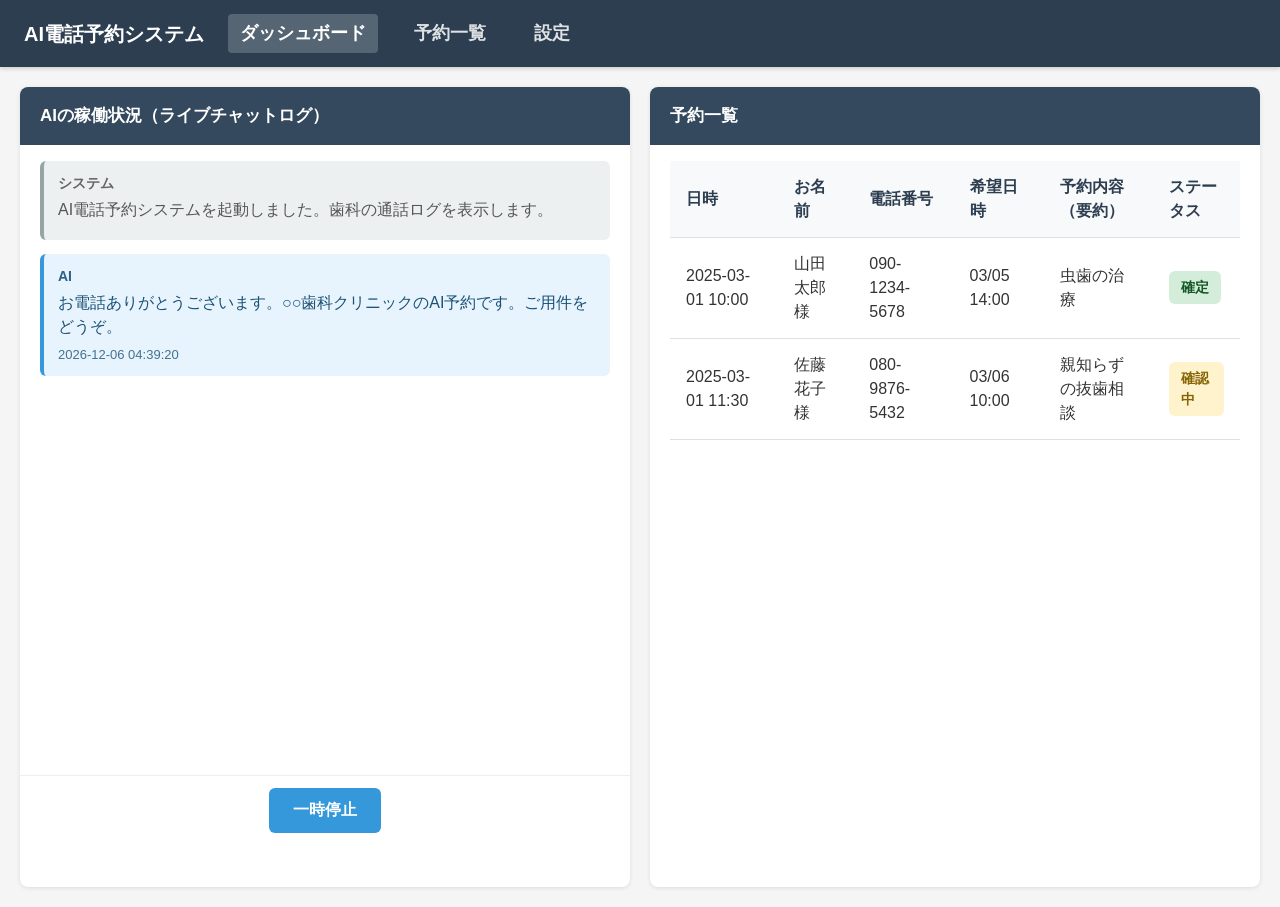
==== AI-yoyaku/ai-demo.html @ 89a9e84f "サイト作成" ====
<!DOCTYPE html>
<html lang="ja">
<head>
  <meta charset="UTF-8">
  <meta name="viewport" content="width=device-width, initial-scale=1.0">
  <title>AI電話予約システム - デモ管理画面</title>
  <style>
    * {
      box-sizing: border-box;
    }
    body {
      margin: 0;
      font-family: "Segoe UI", "Hiragino Sans", "Hiragino Kaku Gothic ProN", Meiryo, sans-serif;
      font-size: 16px;
      line-height: 1.5;
      color: #333;
      background: #f5f5f5;
    }

    /* ナビゲーションバー */
    .nav {
      background: #2c3e50;
      color: #fff;
      padding: 14px 24px;
      font-weight: 700;
      font-size: 18px;
      box-shadow: 0 2px 4px rgba(0,0,0,0.15);
    }
    .nav-inner {
      max-width: 1600px;
      margin: 0 auto;
      display: flex;
      align-items: center;
      gap: 24px;
    }
    .nav-title {
      font-size: 20px;
    }
    .nav-item {
      color: rgba(255,255,255,0.85);
      text-decoration: none;
      padding: 6px 12px;
      border-radius: 4px;
    }
    .nav-item:hover {
      background: rgba(255,255,255,0.1);
      color: #fff;
    }
    .nav-item.active {
      background: rgba(255,255,255,0.2);
      color: #fff;
    }

    /* メインコンテンツ */
    .main {
      max-width: 1600px;
      margin: 0 auto;
      padding: 20px;
      display: grid;
      grid-template-columns: 1fr 1fr;
      gap: 20px;
      min-height: calc(100vh - 60px);
    }
    @media (max-width: 1000px) {
      .main {
        grid-template-columns: 1fr;
      }
    }

    /* パネル共通 */
    .panel {
      background: #fff;
      border-radius: 8px;
      box-shadow: 0 1px 4px rgba(0,0,0,0.1);
      overflow: hidden;
      display: flex;
      flex-direction: column;
    }
    .panel-header {
      padding: 16px 20px;
      background: #34495e;
      color: #fff;
      font-weight: 700;
      font-size: 17px;
    }
    .panel-body {
      padding: 16px 20px;
      flex: 1;
      overflow: auto;
    }

    /* 左: ライブチャットログ */
    .chat-log {
      min-height: 400px;
      max-height: 70vh;
    }
    .chat-entry {
      margin-bottom: 14px;
      padding: 12px 14px;
      border-radius: 6px;
      font-size: 16px;
      line-height: 1.5;
    }
    .chat-entry.system {
      background: #ecf0f1;
      color: #555;
      border-left: 4px solid #95a5a6;
    }
    .chat-entry.ai {
      background: #e8f4fd;
      color: #1a5276;
      border-left: 4px solid #3498db;
    }
    .chat-entry.user {
      background: #eafaf1;
      color: #1e8449;
      border-left: 4px solid #27ae60;
    }
    .chat-entry .label {
      font-weight: 700;
      font-size: 14px;
      margin-bottom: 4px;
      opacity: 0.9;
    }
    .chat-entry .time {
      font-size: 13px;
      opacity: 0.8;
      margin-top: 6px;
    }

    /* 右: 予約一覧テーブル */
    .table-wrap {
      overflow-x: auto;
    }
    table {
      width: 100%;
      border-collapse: collapse;
      font-size: 16px;
    }
    th, td {
      padding: 14px 16px;
      text-align: left;
      border-bottom: 1px solid #e0e0e0;
    }
    th {
      background: #f8f9fa;
      font-weight: 700;
      color: #2c3e50;
    }
    tr:hover {
      background: #f8f9fa;
    }
    tr.new-row {
      animation: rowAppear 0.5s ease-out;
    }
    @keyframes rowAppear {
      from {
        opacity: 0;
        background: #d4edda;
      }
      to {
        opacity: 1;
        background: transparent;
      }
    }

    /* ステータスバッジ */
    .badge {
      display: inline-block;
      padding: 6px 12px;
      border-radius: 6px;
      font-size: 14px;
      font-weight: 700;
    }
    .badge-確定 {
      background: #d4edda;
      color: #155724;
    }
    .badge-確認中 {
      background: #fff3cd;
      color: #856404;
    }
    .badge-キャンセル {
      background: #f8d7da;
      color: #721c24;
    }
    .badge-新規 {
      background: #cce5ff;
      color: #004085;
    }

    /* ボタン */
    .btn {
      display: inline-block;
      padding: 12px 24px;
      font-size: 16px;
      font-weight: 600;
      border: none;
      border-radius: 6px;
      cursor: pointer;
      min-height: 44px;
      min-width: 100px;
    }
    .btn-primary {
      background: #3498db;
      color: #fff;
    }
    .btn-primary:hover {
      background: #2980b9;
    }
    .btn-secondary {
      background: #95a5a6;
      color: #fff;
    }
    .btn-secondary:hover {
      background: #7f8c8d;
    }
    .panel-actions {
      padding: 12px 20px;
      border-top: 1px solid #eee;
      display: flex;
      justify-content: center;
      gap: 12px;
      flex-wrap: wrap;
    }
    /* 通知メール送信トースト */
    .email-toast {
      position: fixed;
      bottom: 24px;
      left: 50%;
      transform: translateX(-50%);
      padding: 14px 24px;
      background: #2c3e50;
      color: #fff;
      font-size: 16px;
      font-weight: 600;
      border-radius: 8px;
      box-shadow: 0 4px 12px rgba(0,0,0,0.2);
      z-index: 1000;
      animation: toastIn 0.3s ease-out;
    }
    .email-toast.hide { animation: toastOut 0.3s ease-out forwards; }
    @keyframes toastIn {
      from { opacity: 0; transform: translateX(-50%) translateY(10px); }
      to { opacity: 1; transform: translateX(-50%) translateY(0); }
    }
    @keyframes toastOut {
      from { opacity: 1; transform: translateX(-50%) translateY(0); }
      to { opacity: 0; transform: translateX(-50%) translateY(-10px); }
    }
  </style>
</head>
<body>
  <div id="emailToast" class="email-toast" style="display: none;" aria-live="polite"></div>
  <nav class="nav">
    <div class="nav-inner">
      <span class="nav-title">AI電話予約システム</span>
      <a href="#" class="nav-item active">ダッシュボード</a>
      <a href="reservation-calendar.html" class="nav-item">予約一覧</a>
      <a href="ai-settings.html" class="nav-item">設定</a>
    </div>
  </nav>

  <main class="main">
    <!-- 左: AI稼働状況（ライブチャットログ） -->
    <section class="panel">
      <header class="panel-header">AIの稼働状況（ライブチャットログ）</header>
      <div class="panel-body chat-log" id="chatLog">
        <div class="chat-entry system">
          <div class="label">システム</div>
          <div>AI電話予約システムを起動しました。歯科の通話ログを表示します。</div>
          <div class="time" data-time></div>
        </div>
      </div>
      <div class="panel-actions">
        <button type="button" class="btn btn-primary" id="btnDemoToggle">デモを開始</button>
      </div>
    </section>

    <!-- 右: 予約一覧テーブル -->
    <section class="panel">
      <header class="panel-header">予約一覧</header>
      <div class="panel-body">
        <div class="table-wrap">
          <table>
            <thead>
              <tr>
                <th>日時</th>
                <th>お名前</th>
                <th>電話番号</th>
                <th>希望日時</th>
                <th>予約内容（要約）</th>
                <th>ステータス</th>
              </tr>
            </thead>
            <tbody id="reservationTable">
              <tr>
                <td>2025-03-01 10:00</td>
                <td>山田 太郎様</td>
                <td>090-1234-5678</td>
                <td>03/05 14:00</td>
                <td>虫歯の治療</td>
                <td><span class="badge badge-確定">確定</span></td>
              </tr>
              <tr>
                <td>2025-03-01 11:30</td>
                <td>佐藤 花子様</td>
                <td>080-9876-5432</td>
                <td>03/06 10:00</td>
                <td>親知らずの抜歯相談</td>
                <td><span class="badge badge-確認中">確認中</span></td>
              </tr>
            </tbody>
          </table>
        </div>
      </div>
    </section>
  </main>

  <script>
    (function () {
      const chatLog = document.getElementById('chatLog');
      const reservationTable = document.getElementById('reservationTable');
      const btnDemoToggle = document.getElementById('btnDemoToggle');

      // デモ用の対話スクリプト（歯科・1往復で1予約が完了する想定）
      const scenarios = [
        {
          entries: [
            { type: 'ai', label: 'AI', text: 'お電話ありがとうございます。○○歯科クリニックのAI予約です。ご用件をどうぞ。' },
            { type: 'user', label: 'お客様', text: '虫歯の治療で予約を取りたいです。' },
            { type: 'ai', label: 'AI', text: '虫歯の治療ですね。かしこまりました。お名前をフルネームでお願いします。' },
            { type: 'user', label: 'お客様', text: '鈴木 一郎です。' },
            { type: 'ai', label: 'AI', text: '鈴木一郎様ですね。ご連絡先の電話番号をお願いします。' },
            { type: 'user', label: 'お客様', text: '070-1111-2222です。' },
            { type: 'ai', label: 'AI', text: '070-1111-2222で承りました。ご希望の日時はいつがよろしいですか？' },
            { type: 'user', label: 'お客様', text: '3月7日の午後2時でお願いします。' },
            { type: 'ai', label: 'AI', text: '虫歯治療で3月7日 14:00で承りました。この内容で予約を確定してよろしいですか？' },
            { type: 'user', label: 'お客様', text: 'はい、お願いします。' },
            { type: 'ai', label: 'AI', text: '予約が完了しました。当日お待ちしております。' },
            { type: 'system', label: 'システム', text: '通話終了。予約内容を要約して一覧に追加しました。' }
          ],
          reservation: { date: '2025-03-01 14:05', name: '鈴木 一郎', tel: '070-1111-2222', hope: '03/07 14:00', summary: '虫歯の治療', status: '確定', statusClass: 'badge-確定' }
        },
        {
          entries: [
            { type: 'ai', label: 'AI', text: 'お電話ありがとうございます。○○歯科クリニックのAI予約です。' },
            { type: 'user', label: 'お客様', text: '親知らずを抜いてほしいんです。田中 美咲です。' },
            { type: 'ai', label: 'AI', text: '親知らずの抜歯ですね。田中美咲様、電話番号をお願いします。' },
            { type: 'user', label: 'お客様', text: '090-3333-4444です。' },
            { type: 'ai', label: 'AI', text: 'ご希望の日時はいかがですか？まずは相談・診察のご予約になります。' },
            { type: 'user', label: 'お客様', text: '3月8日の午前10時がいいです。' },
            { type: 'ai', label: 'AI', text: '親知らず抜歯の相談で3月8日 10:00で承りました。確認のため折り返しご連絡します。' },
            { type: 'system', label: 'システム', text: '通話終了。予約内容を要約して一覧に追加しました。' }
          ],
          reservation: { date: '2025-03-01 14:12', name: '田中 美咲', tel: '090-3333-4444', hope: '03/08 10:00', summary: '親知らずの抜歯相談', status: '確認中', statusClass: 'badge-確認中' }
        },
        {
          entries: [
            { type: 'ai', label: 'AI', text: 'お電話ありがとうございます。○○歯科クリニックのAI予約です。' },
            { type: 'user', label: 'お客様', text: '歯が痛いので見てほしいです。高橋 健太です。' },
            { type: 'ai', label: 'AI', text: '歯の痛みのご相談ですね。高橋健太様、ご連絡先の電話番号をお願いします。' },
            { type: 'user', label: 'お客様', text: '080-5555-6666です。' },
            { type: 'ai', label: 'AI', text: '明日は3月2日ですね。何時頃がよろしいですか？' },
            { type: 'user', label: 'お客様', text: '午後3時でお願いします。' },
            { type: 'ai', label: 'AI', text: '歯の痛みの診察で3月2日 15:00で予約を確定しました。お早めにご来院ください。' },
            { type: 'system', label: 'システム', text: '通話終了。予約内容を要約して一覧に追加しました。' }
          ],
          reservation: { date: '2025-03-01 14:18', name: '高橋 健太', tel: '080-5555-6666', hope: '03/02 15:00', summary: '歯の痛み（診察）', status: '確定', statusClass: 'badge-確定' }
        }
      ];

      let scenarioIndex = 0;
      let entryIndex = 0;
      let timerId = null;
      let isPaused = false;

      function nowStr() {
        const d = new Date();
        return d.getFullYear() + '-' + String(d.getMonth() + 1).padStart(2, '0') + '-' + String(d.getDate()).padStart(2, '0') + ' ' +
          String(d.getHours()).padStart(2, '0') + ':' + String(d.getMinutes()).padStart(2, '0') + ':' + String(d.getSeconds()).padStart(2, '0');
      }

      function addChatEntry(entry) {
        const div = document.createElement('div');
        div.className = 'chat-entry ' + entry.type;
        div.innerHTML = '<div class="label">' + entry.label + '</div><div>' + escapeHtml(entry.text) + '</div><div class="time">' + nowStr() + '</div>';
        chatLog.appendChild(div);
        chatLog.scrollTop = chatLog.scrollHeight;
      }

      function escapeHtml(s) {
        const div = document.createElement('div');
        div.textContent = s;
        return div.innerHTML;
      }

      function getNotifySettings() {
        try {
          const raw = localStorage.getItem('ai-reservation-settings');
          if (!raw) return null;
          const data = JSON.parse(raw);
          return {
            emailNotify: !!data.emailNotify,
            notifyEmail: (data.notifyEmail || '').trim()
          };
        } catch (e) { return null; }
      }

      function showEmailSentToast(email) {
        const toast = document.getElementById('emailToast');
        if (!toast) return;
        toast.textContent = email ? email + ' に通知メールを送信しました（デモ）' : '通知メールを送信しました（デモ）';
        toast.style.display = 'block';
        toast.classList.remove('hide');
        clearTimeout(toast._hideId);
        toast._hideId = setTimeout(function () {
          toast.classList.add('hide');
          setTimeout(function () { toast.style.display = 'none'; }, 300);
        }, 4500);
      }

      function addReservationRow(data, withAnimation) {
        const tr = document.createElement('tr');
        if (withAnimation) tr.classList.add('new-row');
        tr.innerHTML = '<td>' + data.date + '</td><td>' + escapeHtml(data.name) + '様</td><td>' + escapeHtml(data.tel) + '</td><td>' + escapeHtml(data.hope) + '</td><td>' + escapeHtml(data.summary || '—') + '</td><td><span class="badge ' + data.statusClass + '">' + escapeHtml(data.status) + '</span></td>';
        reservationTable.insertBefore(tr, reservationTable.firstChild);
        if (withAnimation) {
          const hopeParts = (data.hope || '').trim().split(/\s+/);
          const datePart = hopeParts[0] || '';
          const timePart = hopeParts[1] || '10:00';
          const monDay = datePart.split('/').map(Number);
          const year = new Date().getFullYear();
          const calDate = monDay.length >= 2
            ? year + '-' + String(monDay[0]).padStart(2, '0') + '-' + String(monDay[1]).padStart(2, '0')
            : year + '-01-01';
          const calendarItem = {
            name: data.name,
            tel: data.tel,
            date: calDate,
            time: timePart,
            summary: data.summary || '—',
            status: data.status,
            statusClass: data.statusClass
          };
          try {
            const raw = localStorage.getItem('ai-reservation-list');
            const list = raw ? JSON.parse(raw) : [];
            if (!Array.isArray(list)) list = [];
            list.push(calendarItem);
            localStorage.setItem('ai-reservation-list', JSON.stringify(list));
          } catch (e) {}
          const settings = getNotifySettings();
          if (settings && settings.emailNotify && settings.notifyEmail) {
            showEmailSentToast(settings.notifyEmail);
          }
        }
      }

      function runNextEntry() {
        if (isPaused) return;
        const scenario = scenarios[scenarioIndex];
        if (!scenario) {
          scenarioIndex = 0;
          runNextEntry();
          return;
        }
        const entry = scenario.entries[entryIndex];
        if (!entry) {
          addReservationRow(scenario.reservation, true);
          entryIndex = 0;
          scenarioIndex++;
          timerId = setTimeout(runNextEntry, 2500);
          return;
        }
        addChatEntry(entry);
        entryIndex++;
        const delay = entry.type === 'system' ? 1500 : 1200;
        timerId = setTimeout(runNextEntry, delay);
      }

      function startDemo() {
        isPaused = false;
        if (timerId) clearTimeout(timerId);
        scenarioIndex = 0;
        entryIndex = 0;
        const systemEntries = chatLog.querySelectorAll('.chat-entry');
        for (let i = 1; i < systemEntries.length; i++) systemEntries[i].remove();
        btnDemoToggle.textContent = '一時停止';
        runNextEntry();
      }

      function pauseDemo() {
        isPaused = true;
        if (timerId) {
          clearTimeout(timerId);
          timerId = null;
        }
        btnDemoToggle.textContent = 'デモを開始';
      }

      btnDemoToggle.addEventListener('click', function () {
        if (isPaused) startDemo();
        else pauseDemo();
      });

      // 初回は少し遅らせて開始
      setTimeout(startDemo, 800);
    })();
  </script>
</body>
</html>
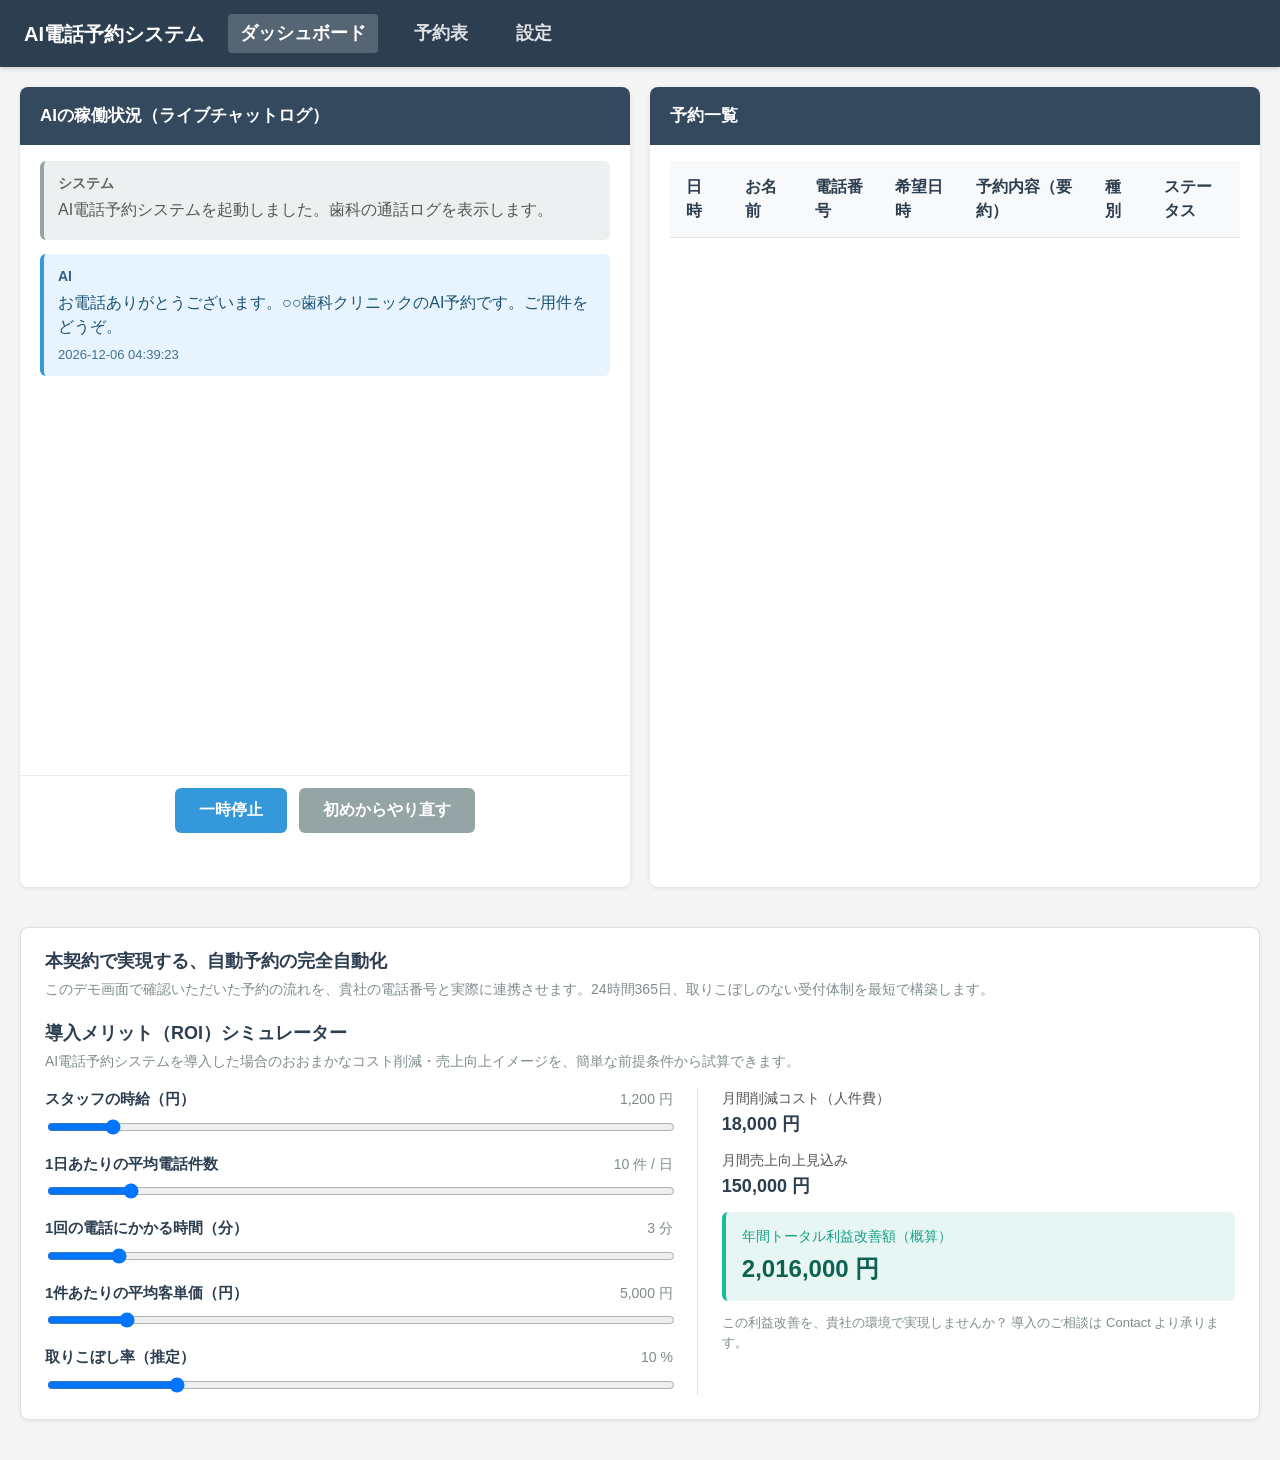
==== commit 4933464c: "最新版アップロード" ====
--- a/AI-yoyaku/ai-demo.html
+++ b/AI-yoyaku/ai-demo.html
@@ -187,6 +187,25 @@
     .badge-新規 {
       background: #cce5ff;
       color: #004085;
+    }
+    .badge-type { /* 種別バッジ共通 */
+      font-weight: 700;
+    }
+    .badge-type-shin { /* 初診（紫系・他バッジと被らない） */
+      background: #f3e5f5;
+      color: #6a1b9a;
+      white-space: nowrap;
+      padding: 4px 10px;
+    }
+    .badge-type-sai { /* 再診（ティール系・他バッジと被らない） */
+      background: #e0f2f1;
+      color: #00695c;
+    }
+    .badge-type-unknown { /* 不明 */
+      background: #f5f5f5;
+      color: #757575;
+      white-space: nowrap;
+      padding: 4px 10px;
     }
 
     /* ボタン */
@@ -223,40 +242,284 @@
       gap: 12px;
       flex-wrap: wrap;
     }
-    /* 通知メール送信トースト */
-    .email-toast {
+    /* ROI シミュレーター */
+    .roi-section {
+      max-width: 1600px;
+      margin: 20px auto 40px;
+      padding: 0 20px;
+    }
+    .roi-inner {
+      background: #ffffff;
+      border-radius: 8px;
+      box-shadow: 0 1px 4px rgba(0,0,0,0.08);
+      padding: 20px 24px 24px;
+      border: 1px solid #e0e0e0;
+    }
+    .roi-title {
+      font-size: 18px;
+      font-weight: 700;
+      color: #2c3e50;
+      margin: 0 0 4px;
+    }
+    .roi-subtitle {
+      font-size: 14px;
+      color: #7f8c8d;
+      margin: 0 0 16px;
+    }
+    /* フォーカス時のアウトラインをメインカラーに統一 */
+    button:focus-visible,
+    input:focus-visible,
+    select:focus-visible,
+    textarea:focus-visible {
+      outline: 2px solid #3498db;
+      outline-offset: 2px;
+    }
+    .roi-grid {
+      display: grid;
+      grid-template-columns: minmax(0, 1.4fr) minmax(0, 1.2fr);
+      gap: 24px;
+    }
+    .roi-input-group {
+      display: flex;
+      flex-direction: column;
+      gap: 16px;
+    }
+    .roi-input-row {
+      display: flex;
+      flex-direction: column;
+      gap: 6px;
+    }
+    .roi-label-line {
+      display: flex;
+      justify-content: space-between;
+      align-items: baseline;
+      font-size: 14px;
+      color: #2c3e50;
+    }
+    .roi-label-line strong {
+      font-size: 15px;
+    }
+    .roi-label-value {
+      font-size: 14px;
+      color: #7f8c8d;
+    }
+    .roi-input-row input[type="range"] {
+      width: 100%;
+    }
+    .roi-results {
+      border-left: 1px solid #e0e0e0;
+      padding-left: 24px;
+    }
+    .roi-result-block {
+      margin-bottom: 12px;
+      font-size: 14px;
+      color: #555;
+    }
+    .roi-result-label {
+      display: block;
+      margin-bottom: 2px;
+    }
+    .roi-result-value {
+      font-weight: 700;
+      font-size: 18px;
+      color: #2c3e50;
+    }
+    .roi-annual-highlight {
+      margin-top: 12px;
+      padding: 14px 16px;
+      border-radius: 6px;
+      background: #e8f6f3;
+      border-left: 4px solid #1abc9c;
+    }
+    .roi-annual-label {
+      font-size: 14px;
+      color: #16a085;
+      margin-bottom: 4px;
+    }
+    .roi-annual-value {
+      font-size: 24px;
+      font-weight: 800;
+      color: #0e6251;
+    }
+    .roi-note {
+      margin-top: 12px;
+      font-size: 13px;
+      color: #7f8c8d;
+    }
+
+    /* 通話内容モーダル */
+    .call-modal-overlay {
       position: fixed;
+      inset: 0;
+      background: rgba(0,0,0,0.4);
+      display: flex;
+      align-items: center;
+      justify-content: center;
+      z-index: 1100;
+      padding: 20px;
+    }
+    .call-modal-overlay.hidden { display: none; }
+    .call-modal {
+      background: #fff;
+      border-radius: 8px;
+      box-shadow: 0 4px 20px rgba(0,0,0,0.2);
+      max-width: 520px;
+      width: 100%;
+      max-height: 85vh;
+      overflow: hidden;
+      display: flex;
+      flex-direction: column;
+    }
+    .call-modal .modal-header {
+      padding: 16px 20px;
+      background: #34495e;
+      color: #fff;
+      font-weight: 700;
+      font-size: 17px;
+      flex-shrink: 0;
+    }
+    .call-modal .modal-body {
+      padding: 16px 20px;
+      overflow-y: auto;
+      flex: 1;
+    }
+    .call-modal .chat-entry {
+      margin-bottom: 12px;
+      padding: 12px 14px;
+      border-radius: 6px;
+      font-size: 15px;
+    }
+    .call-modal .chat-entry.system { background: #ecf0f1; color: #555; border-left: 4px solid #95a5a6; }
+    .call-modal .chat-entry.ai { background: #e8f4fd; color: #1a5276; border-left: 4px solid #3498db; }
+    .call-modal .chat-entry.user { background: #eafaf1; color: #1e8449; border-left: 4px solid #27ae60; }
+    .call-modal .no-conversation {
+      color: #7f8c8d;
+      font-size: 15px;
+      padding: 16px 0;
+    }
+    .call-modal-close {
+      margin: 16px 20px 20px;
+      padding: 10px 20px;
+      font-size: 15px;
+      font-weight: 600;
+      border: none;
+      border-radius: 6px;
+      background: #95a5a6;
+      color: #fff;
+      cursor: pointer;
+      width: calc(100% - 40px);
+    }
+    .call-modal-close:hover { background: #7f8c8d; }
+    @media (max-width: 900px) {
+      .roi-grid {
+        grid-template-columns: 1fr;
+      }
+      .roi-results {
+        border-left: none;
+        border-top: 1px solid #e0e0e0;
+        padding-left: 0;
+        padding-top: 16px;
+        margin-top: 4px;
+      }
+    }
+    /* 通知トースト（メール / LINE） */
+    .toast-container {
+      position: fixed;
+      left: 50%;
       bottom: 24px;
-      left: 50%;
       transform: translateX(-50%);
+      z-index: 1000;
+      display: flex;
+      flex-direction: column-reverse; /* 下にメール、その上にLINE */
+      align-items: center;
+      gap: 8px;
+      pointer-events: none;
+    }
+    .toast-container .email-toast,
+    .toast-container .line-toast {
+      position: static;
+      bottom: auto;
+      left: auto;
+      transform: none;
       padding: 14px 24px;
-      background: #2c3e50;
-      color: #fff;
+      padding-right: 40px; /* 右上の×ボタンぶん余白を確保 */
+      border-radius: 8px;
+      box-shadow: 0 4px 12px rgba(0,0,0,0.2);
       font-size: 16px;
       font-weight: 600;
-      border-radius: 8px;
-      box-shadow: 0 4px 12px rgba(0,0,0,0.2);
-      z-index: 1000;
+      color: #fff;
       animation: toastIn 0.3s ease-out;
-    }
-    .email-toast.hide { animation: toastOut 0.3s ease-out forwards; }
+      pointer-events: auto;
+      max-width: 480px;
+      display: block;
+      position: relative;
+    }
+    .email-toast {
+      background: #2c3e50;
+    }
+    .line-toast {
+      background: #06C755;
+    }
+    .toast-message {
+      display: block;
+    }
+    .toast-close {
+      border: none;
+      background: transparent;
+      color: #fff;
+      font-size: 18px;
+      line-height: 1;
+      cursor: pointer;
+      padding: 0 4px;
+      position: absolute;
+      top: 8px;
+      right: 10px;
+    }
+    .email-toast.hide,
+    .line-toast.hide {
+      animation: toastOut 0.3s ease-out forwards;
+    }
+    /* スマホ・タブレットでもトーストが重ならないように調整 */
+    @media (max-width: 768px) {
+      .toast-container {
+        bottom: 16px;
+        width: 100%;
+        padding: 0 16px;
+        align-items: stretch;
+      }
+      .toast-container .email-toast,
+      .toast-container .line-toast {
+        width: 100%;
+        max-width: none;
+      }
+    }
     @keyframes toastIn {
-      from { opacity: 0; transform: translateX(-50%) translateY(10px); }
-      to { opacity: 1; transform: translateX(-50%) translateY(0); }
+      from { opacity: 0; transform: translateY(10px); }
+      to { opacity: 1; transform: translateY(0); }
     }
     @keyframes toastOut {
-      from { opacity: 1; transform: translateX(-50%) translateY(0); }
-      to { opacity: 0; transform: translateX(-50%) translateY(-10px); }
+      from { opacity: 1; transform: translateY(0); }
+      to { opacity: 0; transform: translateY(-10px); }
     }
   </style>
 </head>
 <body>
-  <div id="emailToast" class="email-toast" style="display: none;" aria-live="polite"></div>
+  <div id="toastContainer" class="toast-container">
+    <div id="lineToast" class="line-toast" style="display: none;" aria-live="polite"></div>
+    <div id="emailToast" class="email-toast" style="display: none;" aria-live="polite"></div>
+  </div>
+  <div id="callModal" class="call-modal-overlay hidden" aria-hidden="true">
+    <div class="call-modal" role="dialog" aria-labelledby="callModalTitle">
+      <header class="modal-header" id="callModalTitle">通話内容</header>
+      <div class="modal-body" id="callModalBody"></div>
+      <button type="button" class="call-modal-close" id="callModalClose">閉じる</button>
+    </div>
+  </div>
   <nav class="nav">
     <div class="nav-inner">
       <span class="nav-title">AI電話予約システム</span>
       <a href="#" class="nav-item active">ダッシュボード</a>
-      <a href="reservation-calendar.html" class="nav-item">予約一覧</a>
+      <a href="reservation-calendar.html" class="nav-item">予約表</a>
       <a href="ai-settings.html" class="nav-item">設定</a>
     </div>
   </nav>
@@ -274,6 +537,7 @@
       </div>
       <div class="panel-actions">
         <button type="button" class="btn btn-primary" id="btnDemoToggle">デモを開始</button>
+        <button type="button" class="btn btn-secondary" id="btnResetDemo">初めからやり直す</button>
       </div>
     </section>
 
@@ -290,26 +554,12 @@
                 <th>電話番号</th>
                 <th>希望日時</th>
                 <th>予約内容（要約）</th>
+                <th>種別</th>
                 <th>ステータス</th>
               </tr>
             </thead>
             <tbody id="reservationTable">
-              <tr>
-                <td>2025-03-01 10:00</td>
-                <td>山田 太郎様</td>
-                <td>090-1234-5678</td>
-                <td>03/05 14:00</td>
-                <td>虫歯の治療</td>
-                <td><span class="badge badge-確定">確定</span></td>
-              </tr>
-              <tr>
-                <td>2025-03-01 11:30</td>
-                <td>佐藤 花子様</td>
-                <td>080-9876-5432</td>
-                <td>03/06 10:00</td>
-                <td>親知らずの抜歯相談</td>
-                <td><span class="badge badge-確認中">確認中</span></td>
-              </tr>
+              <!-- デモ開始後に予約が自動で追加されます -->
             </tbody>
           </table>
         </div>
@@ -317,11 +567,80 @@
     </section>
   </main>
 
+  <section class="roi-section" aria-labelledby="roi-title">
+    <div class="roi-inner">
+      <h2 class="roi-title">本契約で実現する、自動予約の完全自動化</h2>
+      <p class="roi-subtitle">このデモ画面で確認いただいた予約の流れを、貴社の電話番号と実際に連携させます。24時間365日、取りこぼしのない受付体制を最短で構築します。</p>
+      <h3 class="roi-title" id="roi-title" style="margin-top: 20px;">導入メリット（ROI）シミュレーター</h3>
+      <p class="roi-subtitle">AI電話予約システムを導入した場合のおおまかなコスト削減・売上向上イメージを、簡単な前提条件から試算できます。</p>
+      <div class="roi-grid">
+        <div class="roi-input-group">
+          <div class="roi-input-row">
+            <div class="roi-label-line">
+              <strong>スタッフの時給（円）</strong>
+              <span class="roi-label-value"><span id="roiWageValue">1,200</span> 円</span>
+            </div>
+            <input type="range" id="roiWage" min="800" max="5000" step="100" value="1200">
+          </div>
+          <div class="roi-input-row">
+            <div class="roi-label-line">
+              <strong>1日あたりの平均電話件数</strong>
+              <span class="roi-label-value"><span id="roiCallsValue">10</span> 件 / 日</span>
+            </div>
+            <input type="range" id="roiCalls" min="0" max="80" step="1" value="10">
+          </div>
+          <div class="roi-input-row">
+            <div class="roi-label-line">
+              <strong>1回の電話にかかる時間（分）</strong>
+              <span class="roi-label-value"><span id="roiMinutesValue">3</span> 分</span>
+            </div>
+            <input type="range" id="roiMinutes" min="1" max="20" step="1" value="3">
+          </div>
+          <div class="roi-input-row">
+            <div class="roi-label-line">
+              <strong>1件あたりの平均客単価（円）</strong>
+              <span class="roi-label-value"><span id="roiUnitValue">5,000</span> 円</span>
+            </div>
+            <input type="range" id="roiUnit" min="3000" max="20000" step="500" value="5000">
+          </div>
+          <div class="roi-input-row">
+            <div class="roi-label-line">
+              <strong>取りこぼし率（推定）</strong>
+              <span class="roi-label-value"><span id="roiLossRateValue">10</span> %</span>
+            </div>
+            <input type="range" id="roiLossRate" min="0" max="50" step="1" value="10">
+          </div>
+        </div>
+        <div class="roi-results">
+          <div class="roi-result-block">
+            <span class="roi-result-label">月間削減コスト（人件費）</span>
+            <span class="roi-result-value" id="roiMonthlyCost">- 円</span>
+          </div>
+          <div class="roi-result-block">
+            <span class="roi-result-label">月間売上向上見込み</span>
+            <span class="roi-result-value" id="roiMonthlyRevenue">- 円</span>
+          </div>
+          <div class="roi-annual-highlight">
+            <div class="roi-annual-label">年間トータル利益改善額（概算）</div>
+            <div class="roi-annual-value" id="roiAnnualTotal">- 円</div>
+          </div>
+          <p class="roi-note">この利益改善を、貴社の環境で実現しませんか？ 導入のご相談は Contact より承ります。</p>
+        </div>
+      </div>
+    </div>
+  </section>
+
   <script>
     (function () {
       const chatLog = document.getElementById('chatLog');
       const reservationTable = document.getElementById('reservationTable');
       const btnDemoToggle = document.getElementById('btnDemoToggle');
+      const btnResetDemo = document.getElementById('btnResetDemo');
+      const callModalEl = document.getElementById('callModal');
+      const callModalBody = document.getElementById('callModalBody');
+      const callModalTitle = document.getElementById('callModalTitle');
+      const callModalCloseBtn = document.getElementById('callModalClose');
+      const toastContainer = document.getElementById('toastContainer');
 
       // デモ用の対話スクリプト（歯科・1往復で1予約が完了する想定）
       const scenarios = [
@@ -329,7 +648,9 @@
           entries: [
             { type: 'ai', label: 'AI', text: 'お電話ありがとうございます。○○歯科クリニックのAI予約です。ご用件をどうぞ。' },
             { type: 'user', label: 'お客様', text: '虫歯の治療で予約を取りたいです。' },
-            { type: 'ai', label: 'AI', text: '虫歯の治療ですね。かしこまりました。お名前をフルネームでお願いします。' },
+            { type: 'ai', label: 'AI', text: '診察券をお持ちですか？' },
+            { type: 'user', label: 'お客様', text: '持っていません。' },
+            { type: 'ai', label: 'AI', text: '初診で承りました。お名前をフルネームでお願いします。' },
             { type: 'user', label: 'お客様', text: '鈴木 一郎です。' },
             { type: 'ai', label: 'AI', text: '鈴木一郎様ですね。ご連絡先の電話番号をお願いします。' },
             { type: 'user', label: 'お客様', text: '070-1111-2222です。' },
@@ -340,33 +661,37 @@
             { type: 'ai', label: 'AI', text: '予約が完了しました。当日お待ちしております。' },
             { type: 'system', label: 'システム', text: '通話終了。予約内容を要約して一覧に追加しました。' }
           ],
-          reservation: { date: '2025-03-01 14:05', name: '鈴木 一郎', tel: '070-1111-2222', hope: '03/07 14:00', summary: '虫歯の治療', status: '確定', statusClass: 'badge-確定' }
+          reservation: { date: '2025-03-01 14:05', name: '鈴木 一郎', tel: '070-1111-2222', hope: '03/07 14:00', summary: '虫歯の治療', status: '確定', statusClass: 'badge-確定', patientType: '初診' }
         },
         {
           entries: [
             { type: 'ai', label: 'AI', text: 'お電話ありがとうございます。○○歯科クリニックのAI予約です。' },
             { type: 'user', label: 'お客様', text: '親知らずを抜いてほしいんです。田中 美咲です。' },
-            { type: 'ai', label: 'AI', text: '親知らずの抜歯ですね。田中美咲様、電話番号をお願いします。' },
+            { type: 'ai', label: 'AI', text: '診察券をお持ちですか？' },
+            { type: 'user', label: 'お客様', text: '12345です。' },
+            { type: 'ai', label: 'AI', text: '再診（12345）で承りました。電話番号をお願いします。' },
             { type: 'user', label: 'お客様', text: '090-3333-4444です。' },
             { type: 'ai', label: 'AI', text: 'ご希望の日時はいかがですか？まずは相談・診察のご予約になります。' },
             { type: 'user', label: 'お客様', text: '3月8日の午前10時がいいです。' },
             { type: 'ai', label: 'AI', text: '親知らず抜歯の相談で3月8日 10:00で承りました。確認のため折り返しご連絡します。' },
             { type: 'system', label: 'システム', text: '通話終了。予約内容を要約して一覧に追加しました。' }
           ],
-          reservation: { date: '2025-03-01 14:12', name: '田中 美咲', tel: '090-3333-4444', hope: '03/08 10:00', summary: '親知らずの抜歯相談', status: '確認中', statusClass: 'badge-確認中' }
+          reservation: { date: '2025-03-01 14:12', name: '田中 美咲', tel: '090-3333-4444', hope: '03/08 10:00', summary: '親知らずの抜歯相談', status: '確認中', statusClass: 'badge-確認中', patientType: '再診（12345）' }
         },
         {
           entries: [
             { type: 'ai', label: 'AI', text: 'お電話ありがとうございます。○○歯科クリニックのAI予約です。' },
             { type: 'user', label: 'お客様', text: '歯が痛いので見てほしいです。高橋 健太です。' },
-            { type: 'ai', label: 'AI', text: '歯の痛みのご相談ですね。高橋健太様、ご連絡先の電話番号をお願いします。' },
+            { type: 'ai', label: 'AI', text: '診察券をお持ちですか？' },
+            { type: 'user', label: 'お客様', text: '初診です。' },
+            { type: 'ai', label: 'AI', text: '初診で承りました。ご連絡先の電話番号をお願いします。' },
             { type: 'user', label: 'お客様', text: '080-5555-6666です。' },
             { type: 'ai', label: 'AI', text: '明日は3月2日ですね。何時頃がよろしいですか？' },
             { type: 'user', label: 'お客様', text: '午後3時でお願いします。' },
             { type: 'ai', label: 'AI', text: '歯の痛みの診察で3月2日 15:00で予約を確定しました。お早めにご来院ください。' },
             { type: 'system', label: 'システム', text: '通話終了。予約内容を要約して一覧に追加しました。' }
           ],
-          reservation: { date: '2025-03-01 14:18', name: '高橋 健太', tel: '080-5555-6666', hope: '03/02 15:00', summary: '歯の痛み（診察）', status: '確定', statusClass: 'badge-確定' }
+          reservation: { date: '2025-03-01 14:18', name: '高橋 健太', tel: '080-5555-6666', hope: '03/02 15:00', summary: '歯の痛み（診察）', status: '確定', statusClass: 'badge-確定', patientType: '初診' }
         }
       ];
 
@@ -375,10 +700,44 @@
       let timerId = null;
       let isPaused = false;
 
+      // デモ状態の保存・復元用キー
+      const DEMO_STATE_KEY = 'ai-demo-state';
+
       function nowStr() {
         const d = new Date();
         return d.getFullYear() + '-' + String(d.getMonth() + 1).padStart(2, '0') + '-' + String(d.getDate()).padStart(2, '0') + ' ' +
           String(d.getHours()).padStart(2, '0') + ':' + String(d.getMinutes()).padStart(2, '0') + ':' + String(d.getSeconds()).padStart(2, '0');
+      }
+
+      function saveDemoState() {
+        try {
+          const state = {
+            scenarioIndex: scenarioIndex,
+            entryIndex: entryIndex,
+            isPaused: isPaused,
+            chatHTML: chatLog ? chatLog.innerHTML : '',
+            tableHTML: reservationTable ? reservationTable.innerHTML : ''
+          };
+          localStorage.setItem(DEMO_STATE_KEY, JSON.stringify(state));
+        } catch (e) {}
+      }
+
+      function loadDemoState() {
+        try {
+          const raw = localStorage.getItem(DEMO_STATE_KEY);
+          if (!raw) return false;
+          const state = JSON.parse(raw);
+          if (!state || typeof state.scenarioIndex !== 'number' || typeof state.entryIndex !== 'number') return false;
+          scenarioIndex = state.scenarioIndex;
+          entryIndex = state.entryIndex;
+          isPaused = true; // 復元時は一旦停止状態から
+          if (chatLog && state.chatHTML) chatLog.innerHTML = state.chatHTML;
+          if (reservationTable && state.tableHTML) reservationTable.innerHTML = state.tableHTML;
+          if (btnDemoToggle) btnDemoToggle.textContent = 'デモを再開';
+          return true;
+        } catch (e) {
+          return false;
+        }
       }
 
       function addChatEntry(entry) {
@@ -387,12 +746,86 @@
         div.innerHTML = '<div class="label">' + entry.label + '</div><div>' + escapeHtml(entry.text) + '</div><div class="time">' + nowStr() + '</div>';
         chatLog.appendChild(div);
         chatLog.scrollTop = chatLog.scrollHeight;
+        saveDemoState();
       }
 
       function escapeHtml(s) {
         const div = document.createElement('div');
         div.textContent = s;
         return div.innerHTML;
+      }
+
+      function rebuildReservationTableFromStorage() {
+        if (!reservationTable) return;
+        try {
+          const raw = localStorage.getItem('ai-reservation-list');
+          const data = raw ? JSON.parse(raw) : [];
+          if (!Array.isArray(data) || data.length === 0) {
+            reservationTable.innerHTML = '';
+            return;
+          }
+          const sorted = data.slice().sort(function (a, b) {
+            const da = (a.date || '') + ' ' + (a.time || '00:00');
+            const db = (b.date || '') + ' ' + (b.time || '00:00');
+            return db.localeCompare(da); // 新しい順
+          });
+          reservationTable.innerHTML = '';
+          sorted.forEach(function (r) {
+            const tr = document.createElement('tr');
+            const firstCol = (r.date || '') + (r.time ? ' ' + r.time : '');
+            const pt = (r.patientType || '').trim();
+            const typeLabel = pt === '初診' ? '初診' : (pt === '不明' || !pt ? '不明' : escapeHtml(pt));
+            const typeClass = pt === '初診' ? 'badge-type-shin' : (pt === '不明' || !pt ? 'badge-type-unknown' : 'badge-type-sai');
+            const typeBadge = '<span class="badge badge-type ' + typeClass + '">' + typeLabel + '</span>';
+            tr.innerHTML =
+              '<td>' + escapeHtml(firstCol || '—') + '</td>' +
+              '<td>' + escapeHtml((r.name || '') + '様') + '</td>' +
+              '<td>' + escapeHtml(r.tel || '') + '</td>' +
+              '<td>' + escapeHtml(r.date && r.time ? (r.date + ' ' + r.time) : (r.hope || '—')) + '</td>' +
+              '<td>' + escapeHtml(r.summary || '—') + '</td>' +
+              '<td>' + typeBadge + '</td>' +
+              '<td><span class=\"badge ' + (r.statusClass || 'badge-確定') + '\">' + escapeHtml(r.status || '確定') + '</span></td>';
+            if (r.conversation) {
+              tr.dataset.conversation = JSON.stringify(r.conversation);
+            }
+            reservationTable.appendChild(tr);
+          });
+        } catch (e) {
+          // 失敗時は何もしない
+        }
+      }
+
+      function showCallModal(tr) {
+        if (!tr || !callModalEl || !callModalBody || !callModalTitle) return;
+        let list = [];
+        try {
+          const raw = tr.dataset.conversation;
+          if (raw) {
+            const parsed = JSON.parse(raw);
+            if (Array.isArray(parsed)) list = parsed;
+          }
+        } catch (e) {}
+        const nameLabel = tr.cells && tr.cells[1] ? tr.cells[1].textContent : '予約';
+        callModalTitle.textContent = '通話内容（' + nameLabel + '）';
+        if (!list.length) {
+          callModalBody.innerHTML = '<p class="no-conversation">通話内容は記録されていません。</p>';
+        } else {
+          let html = '';
+          list.forEach(function (e) {
+            const cls = e.type === 'ai' ? 'ai' : e.type === 'user' ? 'user' : 'system';
+            html += '<div class="chat-entry ' + cls + '"><div class="label">' +
+              escapeHtml(e.label || '') + '</div><div>' + escapeHtml(e.text || '') + '</div></div>';
+          });
+          callModalBody.innerHTML = html;
+        }
+        callModalEl.classList.remove('hidden');
+        callModalEl.setAttribute('aria-hidden', 'false');
+      }
+
+      function closeCallModal() {
+        if (!callModalEl) return;
+        callModalEl.classList.add('hidden');
+        callModalEl.setAttribute('aria-hidden', 'true');
       }
 
       function getNotifySettings() {
@@ -402,7 +835,8 @@
           const data = JSON.parse(raw);
           return {
             emailNotify: !!data.emailNotify,
-            notifyEmail: (data.notifyEmail || '').trim()
+            notifyEmail: (data.notifyEmail || '').trim(),
+            lineNotify: !!data.lineNotify
           };
         } catch (e) { return null; }
       }
@@ -410,7 +844,9 @@
       function showEmailSentToast(email) {
         const toast = document.getElementById('emailToast');
         if (!toast) return;
-        toast.textContent = email ? email + ' に通知メールを送信しました（デモ）' : '通知メールを送信しました（デモ）';
+        const message = email ? email + ' に通知メールを送信しました（デモ）' : '通知メールを送信しました（デモ）';
+        toast.innerHTML = '<span class="toast-message">' + message + '</span>' +
+          '<button type="button" class="toast-close" aria-label="通知を閉じる">×</button>';
         toast.style.display = 'block';
         toast.classList.remove('hide');
         clearTimeout(toast._hideId);
@@ -420,10 +856,35 @@
         }, 4500);
       }
 
-      function addReservationRow(data, withAnimation) {
+      function showLineSentToast() {
+        const toast = document.getElementById('lineToast');
+        if (!toast) return;
+        toast.innerHTML = '<span class="toast-message">[LINE] 通知を送信しました（デモ）</span>' +
+          '<button type="button" class="toast-close" aria-label="LINE通知を閉じる">×</button>';
+        toast.style.display = 'block';
+        toast.classList.remove('hide');
+        clearTimeout(toast._hideId);
+        toast._hideId = setTimeout(function () {
+          toast.classList.add('hide');
+          setTimeout(function () { toast.style.display = 'none'; }, 300);
+        }, 4500);
+      }
+
+      function addReservationRow(data, withAnimation, conversationEntries) {
+        // この予約に紐づく通話ログ（AI / お客様 / システム）
+        const conversation = (conversationEntries || []).map(function (e) {
+          return { type: e.type, label: e.label, text: e.text };
+        });
         const tr = document.createElement('tr');
         if (withAnimation) tr.classList.add('new-row');
-        tr.innerHTML = '<td>' + data.date + '</td><td>' + escapeHtml(data.name) + '様</td><td>' + escapeHtml(data.tel) + '</td><td>' + escapeHtml(data.hope) + '</td><td>' + escapeHtml(data.summary || '—') + '</td><td><span class="badge ' + data.statusClass + '">' + escapeHtml(data.status) + '</span></td>';
+        // チャットログと同じ「現在時刻」を予約一覧の日時として表示
+        const receivedAt = nowStr();
+        const patientType = (data.patientType || '').trim();
+        const typeLabel = patientType === '初診' ? '初診' : (patientType === '不明' || !patientType ? '不明' : escapeHtml(patientType));
+        const typeClass = patientType === '初診' ? 'badge-type-shin' : (patientType === '不明' || !patientType ? 'badge-type-unknown' : 'badge-type-sai');
+        const typeBadge = '<span class="badge badge-type ' + typeClass + '">' + typeLabel + '</span>';
+        tr.innerHTML = '<td>' + receivedAt + '</td><td>' + escapeHtml(data.name) + '様</td><td>' + escapeHtml(data.tel) + '</td><td>' + escapeHtml(data.hope) + '</td><td>' + escapeHtml(data.summary || '—') + '</td><td>' + typeBadge + '</td><td><span class="badge ' + data.statusClass + '">' + escapeHtml(data.status) + '</span></td>';
+        tr.dataset.conversation = JSON.stringify(conversation);
         reservationTable.insertBefore(tr, reservationTable.firstChild);
         if (withAnimation) {
           const hopeParts = (data.hope || '').trim().split(/\s+/);
@@ -441,20 +902,42 @@
             time: timePart,
             summary: data.summary || '—',
             status: data.status,
-            statusClass: data.statusClass
+            statusClass: data.statusClass,
+            patientType: data.patientType || '',
+            conversation: conversation
           };
           try {
             const raw = localStorage.getItem('ai-reservation-list');
-            const list = raw ? JSON.parse(raw) : [];
+            let list = raw ? JSON.parse(raw) : [];
             if (!Array.isArray(list)) list = [];
             list.push(calendarItem);
             localStorage.setItem('ai-reservation-list', JSON.stringify(list));
           } catch (e) {}
           const settings = getNotifySettings();
-          if (settings && settings.emailNotify && settings.notifyEmail) {
-            showEmailSentToast(settings.notifyEmail);
+          if (settings) {
+            if (settings.emailNotify && settings.notifyEmail) {
+              showEmailSentToast(settings.notifyEmail);
+            }
+            if (settings.lineNotify) {
+              showLineSentToast();
+            }
           }
         }
+        saveDemoState();
+      }
+
+      if (toastContainer) {
+        toastContainer.addEventListener('click', function (e) {
+          if (!(e.target instanceof HTMLElement)) return;
+          if (!e.target.classList.contains('toast-close')) return;
+          const toast = e.target.closest('.email-toast, .line-toast');
+          if (!toast) return;
+          toast.classList.add('hide');
+          clearTimeout(toast._hideId);
+          setTimeout(function () {
+            toast.style.display = 'none';
+          }, 300);
+        });
       }
 
       function runNextEntry() {
@@ -467,7 +950,7 @@
         }
         const entry = scenario.entries[entryIndex];
         if (!entry) {
-          addReservationRow(scenario.reservation, true);
+          addReservationRow(scenario.reservation, true, scenario.entries);
           entryIndex = 0;
           scenarioIndex++;
           timerId = setTimeout(runNextEntry, 2500);
@@ -477,6 +960,82 @@
         entryIndex++;
         const delay = entry.type === 'system' ? 1500 : 1200;
         timerId = setTimeout(runNextEntry, delay);
+      }
+
+      // ROI シミュレーター用の要素
+      const roiWage = document.getElementById('roiWage');
+      const roiCalls = document.getElementById('roiCalls');
+      const roiMinutes = document.getElementById('roiMinutes');
+      const roiUnit = document.getElementById('roiUnit');
+      const roiLossRate = document.getElementById('roiLossRate');
+      const roiWageValue = document.getElementById('roiWageValue');
+      const roiCallsValue = document.getElementById('roiCallsValue');
+      const roiMinutesValue = document.getElementById('roiMinutesValue');
+      const roiUnitValue = document.getElementById('roiUnitValue');
+      const roiLossRateValue = document.getElementById('roiLossRateValue');
+      const roiMonthlyCost = document.getElementById('roiMonthlyCost');
+      const roiMonthlyRevenue = document.getElementById('roiMonthlyRevenue');
+      const roiAnnualTotal = document.getElementById('roiAnnualTotal');
+
+      let roiAnnualDisplay = 0;
+      let roiAnimId = null;
+
+      function formatYen(value) {
+        const n = Math.round(value || 0);
+        return n.toLocaleString('ja-JP') + ' 円';
+      }
+
+      function animateAnnual(toValue) {
+        const from = roiAnnualDisplay;
+        const to = Math.max(0, Math.round(toValue));
+        const duration = 500;
+        const start = performance.now();
+        if (roiAnimId) cancelAnimationFrame(roiAnimId);
+
+        function frame(now) {
+          const t = Math.min(1, (now - start) / duration);
+          const eased = t < 0.5 ? 2 * t * t : -1 + (4 - 2 * t) * t;
+          const current = from + (to - from) * eased;
+          roiAnnualTotal.textContent = formatYen(current);
+          if (t < 1) {
+            roiAnimId = requestAnimationFrame(frame);
+          } else {
+            roiAnnualDisplay = to;
+            roiAnimId = null;
+          }
+        }
+
+        roiAnimId = requestAnimationFrame(frame);
+      }
+
+      function updateROI() {
+        if (!roiWage) return;
+        const wage = Number(roiWage.value) || 0;
+        const calls = Number(roiCalls.value) || 0;
+        const minutes = Number(roiMinutes.value) || 0;
+        const unit = Number(roiUnit.value) || 0;
+        const lossRate = Number(roiLossRate.value) || 0;
+
+        roiWageValue.textContent = wage.toLocaleString('ja-JP');
+        roiCallsValue.textContent = calls.toString();
+        roiMinutesValue.textContent = minutes.toString();
+        roiUnitValue.textContent = unit.toLocaleString('ja-JP');
+        roiLossRateValue.textContent = lossRate.toString();
+
+        const monthlyCost = wage * (minutes / 60) * calls * 30;
+        const monthlyRevenue = calls * 30 * (lossRate / 100) * unit;
+        const annual = (monthlyCost + monthlyRevenue) * 12;
+
+        roiMonthlyCost.textContent = formatYen(monthlyCost);
+        roiMonthlyRevenue.textContent = formatYen(monthlyRevenue);
+        animateAnnual(annual);
+      }
+
+      if (roiWage) {
+        [roiWage, roiCalls, roiMinutes, roiUnit, roiLossRate].forEach(function (el) {
+          el.addEventListener('input', updateROI);
+        });
+        updateROI();
       }
 
       function startDemo() {
@@ -490,22 +1049,104 @@
         runNextEntry();
       }
 
+      // 一時停止した位置から続き再開する
+      function resumeDemo() {
+        if (!isPaused) return;
+        isPaused = false;
+        if (timerId) {
+          clearTimeout(timerId);
+          timerId = null;
+        }
+        btnDemoToggle.textContent = '一時停止';
+        runNextEntry();
+      }
+
       function pauseDemo() {
         isPaused = true;
         if (timerId) {
           clearTimeout(timerId);
           timerId = null;
         }
+        // 一時停止後は「デモを再開」と表示
+        btnDemoToggle.textContent = 'デモを再開';
+        saveDemoState();
+      }
+
+      function resetDemo() {
+        isPaused = true;
+        if (timerId) {
+          clearTimeout(timerId);
+          timerId = null;
+        }
+        // シナリオの位置を最初に戻す
+        scenarioIndex = 0;
+        entryIndex = 0;
+        // チャットログを初期状態に戻す
+        chatLog.innerHTML = '';
+        const initial = document.createElement('div');
+        initial.className = 'chat-entry system';
+        initial.innerHTML = '<div class="label">システム</div><div>AI電話予約システムを起動しました。歯科の通話ログを表示します。</div><div class="time" data-time></div>';
+        chatLog.appendChild(initial);
+        const timeEl = chatLog.querySelector('.chat-entry.system .time');
+        if (timeEl) timeEl.textContent = nowStr();
+        // 予約一覧テーブルもすべてクリアし、新しいデモ分だけが積み上がるようにする
+        reservationTable.innerHTML = '';
+        // ボタン表示を初期化
         btnDemoToggle.textContent = 'デモを開始';
+        // カレンダー側のデータも一旦クリアして、次のデモから再蓄積
+        try {
+          // 空配列として保存しておくことで、カレンダー側は「予約なし」と解釈し、
+          // デフォルトのサンプル予約には戻さない
+          localStorage.setItem('ai-reservation-list', JSON.stringify([]));
+        } catch (e) {}
+        try {
+          localStorage.removeItem(DEMO_STATE_KEY);
+        } catch (e) {}
       }
 
       btnDemoToggle.addEventListener('click', function () {
-        if (isPaused) startDemo();
-        else pauseDemo();
+        if (isPaused) {
+          // まだ一度もデモが進んでいない（またはリセット直後）の場合は最初から開始
+          const entriesCount = chatLog.querySelectorAll('.chat-entry').length;
+          if (scenarioIndex === 0 && entryIndex === 0 && entriesCount <= 1) {
+            startDemo();
+          } else {
+            // 一時停止した途中から続き再開
+            resumeDemo();
+          }
+        } else {
+          pauseDemo();
+        }
       });
-
-      // 初回は少し遅らせて開始
-      setTimeout(startDemo, 800);
+      if (btnResetDemo) btnResetDemo.addEventListener('click', resetDemo);
+      if (reservationTable) {
+        reservationTable.addEventListener('click', function (e) {
+          const tr = e.target.closest('tr');
+          if (tr) showCallModal(tr);
+        });
+      }
+      if (callModalCloseBtn) callModalCloseBtn.addEventListener('click', closeCallModal);
+      if (callModalEl) {
+        callModalEl.addEventListener('click', function (e) {
+          if (e.target === callModalEl) closeCallModal();
+        });
+      }
+
+      // ページ再訪問時に前回のデモ状態を復元（あれば）
+      const restored = loadDemoState();
+      rebuildReservationTableFromStorage();
+
+      // 他タブ（予約カレンダーなど）で ai-reservation-list が更新された場合に予約一覧を同期
+      window.addEventListener('storage', function (e) {
+        if (e.key === 'ai-reservation-list') {
+          rebuildReservationTableFromStorage();
+        }
+      });
+
+      // 初回のみ自動でデモ開始。復元済みの場合はユーザー操作で再開してもらう。
+      if (!restored) {
+        setTimeout(startDemo, 800);
+      }
     })();
   </script>
 </body>
